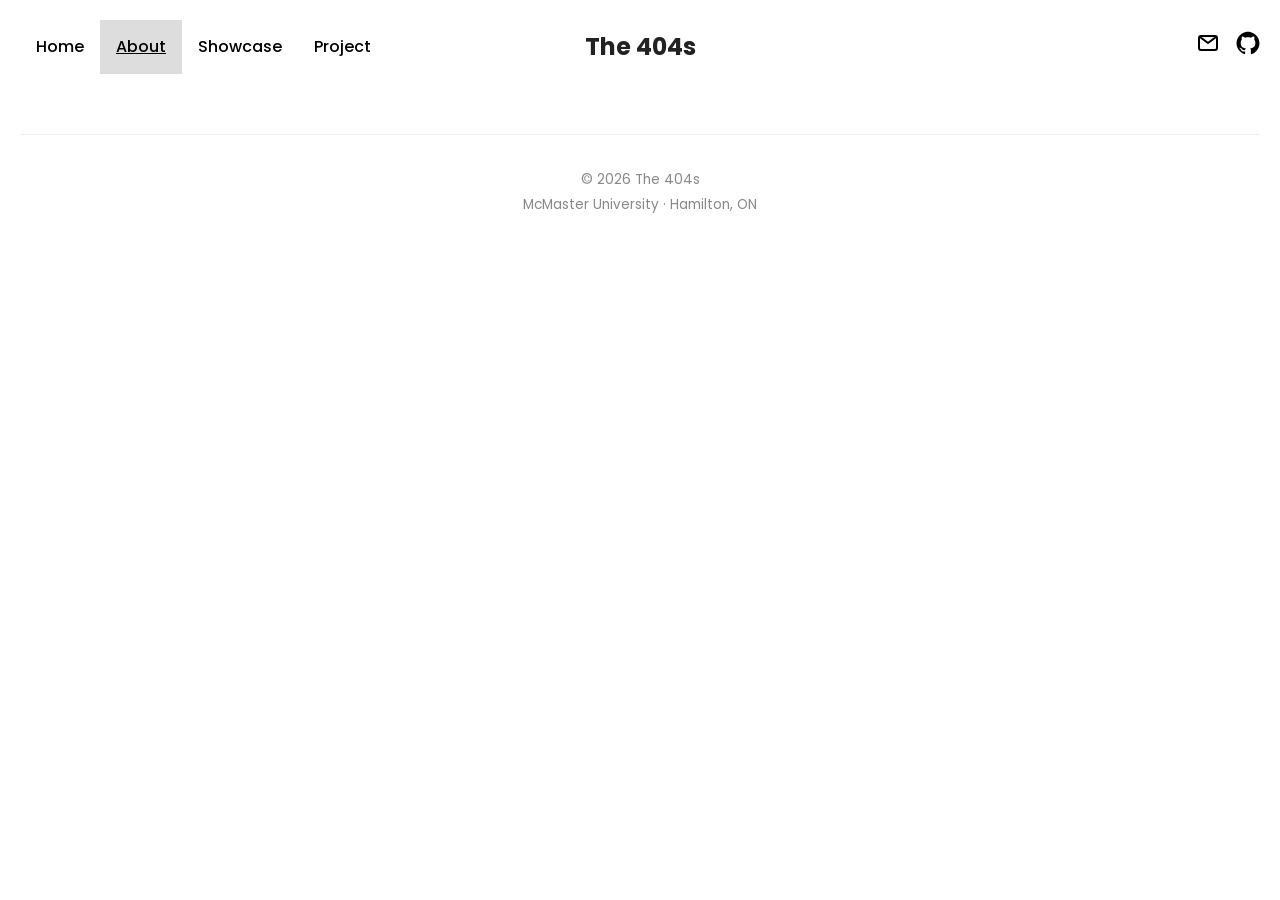
==== about.html @ 1700bd37 "simple, plain web design" ====
<!DOCTYPE html>
<html>

<head>
    <meta charset="utf-8">
    <title>About | The 404s</title>
    <link rel="stylesheet" href="css/styles.css">
    <meta name="viewport" content="width=device-width">
</head>

<body>
    <header class="header">
        <nav class="nav-left">
            <a href="index.html">Home</a>
            <a class="active" href="about.html">About</a>
            <a href="showcase.html">Showcase</a>
            <a href="project.html">Project</a>
        </nav>

        <h2 class="title">The 404s</h2>

        <div class="social-links">
            <a href="mailto:hello@the404s.dev">
                <img src="images/email.svg" alt="Email" width="24" height="24">
            </a>
            <a href="https://github.com/the404s" target="_blank">
                <img src="images/github.svg" alt="GitHub" width="24" height="24">
            </a>
        </div>
    </header>
    <footer>
        <p>© 2026 The 404s</p>
        <p>McMaster University · Hamilton, ON</p>
    </footer>
</body>
---- css/styles.css ----
@import url('https://fonts.googleapis.com/css?family=Poppins:400;500;600;700');

body {
    font-family: 'Poppins', sans-serif;
    margin: 20px;
    background-color: white;
    color: #222;
    line-height: 1.6;
}

a {
    color: inherit;
    text-decoration: none;
}

.header {
    position: relative;
    display: flex;
    justify-content: space-between;
    align-items: center;
    margin-bottom: 20px;
}

.nav-left {
    display: flex;
    font-weight: 500;
}

.nav-left a {
    display: block;
    color: black;
    padding: 14px 16px;
    text-decoration: none;
}

.nav-left a:hover {
    background-color: #ddd;
}

.nav-left a.active {
    text-decoration: underline;
    background-color: #ddd;
}

.title {
    position: absolute;
    left: 50%;
    transform: translateX(-50%);
    font-size: 24px;
    font-weight: bold;
    margin: 0;
}

.social-links {
    display: flex;
    align-items: center;
}

.social-links a {
    margin-left: 16px;
}

.social-links a img {
    width: 24px;
    height: 24px;
}

h2 {
    text-align: center;
}

h3 {
    text-align: center;
    font-weight: lighter;
    margin-top: 45px;
    margin-bottom: 45px;
}

h4 {
    text-align: center;
    font-weight: bold;
    margin-bottom: 10px;
}

.card {
    border: 1px solid #ddd;
    padding: 20px;
    max-width: 600px;
    margin: 20px auto;
    border-radius: 5px;
    background-color: #f9f9f9;
}

.card h4 {
    margin-top: 0;
    margin-bottom: 8px;
}

.card p {
    margin: 8px 0;
    color: #444;
    font-size: 0.95rem;
}

.card-meta {
    color: #888;
    font-size: 0.85rem;
    margin-bottom: 12px;
}

.card-section {
    margin-top: 16px;
}

.card-section h5 {
    font-size: 0.9rem;
    font-weight: 600;
    margin-bottom: 6px;
}

.card-tags {
    display: flex;
    flex-wrap: wrap;
    gap: 8px;
    margin-top: 12px;
}

.tag {
    padding: 4px 10px;
    background: #eee;
    border-radius: 4px;
    font-size: 0.75rem;
    color: #555;
}

.card-link {
    display: inline-block;
    margin-top: 16px;
    padding: 10px 20px;
    background: #222;
    color: #fff;
    border-radius: 4px;
    font-size: 0.9rem;
}

.card-link:hover {
    background: #444;
}

.grid-2 {
    display: grid;
    grid-template-columns: repeat(2, 1fr);
    gap: 16px;
    max-width: 800px;
    margin: 20px auto;
}

.grid-3 {
    display: grid;
    grid-template-columns: repeat(3, 1fr);
    gap: 16px;
    max-width: 900px;
    margin: 20px auto;
}

.grid-2 .card,
.grid-3 .card {
    margin: 0;
    max-width: none;
}

.simple-list {
    list-style: none;
    padding: 0;
    margin: 0;
}

.simple-list li {
    padding: 8px 0;
    border-bottom: 1px solid #eee;
    font-size: 0.9rem;
    color: #555;
}

.simple-list li:last-child {
    border-bottom: none;
}

.section-label {
    text-align: center;
    font-size: 0.8rem;
    font-weight: 600;
    color: #888;
    text-transform: uppercase;
    letter-spacing: 1px;
    margin-top: 40px;
    margin-bottom: 10px;
}

.btn {
    display: inline-block;
    padding: 12px 24px;
    background: #222;
    color: #fff;
    border-radius: 4px;
    font-size: 0.9rem;
}

.btn:hover {
    background: #444;
}

.btn-outline {
    background: transparent;
    color: #222;
    border: 1px solid #ddd;
}

.btn-outline:hover {
    background: #f5f5f5;
}

.buttons {
    display: flex;
    gap: 12px;
    justify-content: center;
    margin-top: 20px;
}

footer {
    border-top: 1px solid #eee;
    margin-top: 60px;
    padding: 30px 20px;
    text-align: center;
}

footer p {
    font-size: 0.85rem;
    color: #888;
    margin: 4px 0;
}

@media (max-width: 768px) {
    .grid-2,
    .grid-3 {
        grid-template-columns: 1fr;
    }

    .card {
        width: 100%;
        max-width: none;
    }
}

@media (max-width: 600px) {
    .header {
        flex-direction: column;
        align-items: flex-start;
    }

    .nav-left {
        display: flex;
        flex-direction: column;
        align-items: flex-start;
        width: 100%;
        gap: 5px;
    }

    .nav-left a {
        padding: 10px 16px;
        font-size: 1rem;
        border-radius: 4px;
    }

    .title {
        position: static;
        transform: none;
        margin: 20px 0;
    }

    .social-links {
        margin-top: 10px;
    }

    h3 {
        text-align: left;
        font-size: 1rem;
    }

    .buttons {
        flex-direction: column;
    }

    .btn {
        width: 100%;
        text-align: center;
    }
}
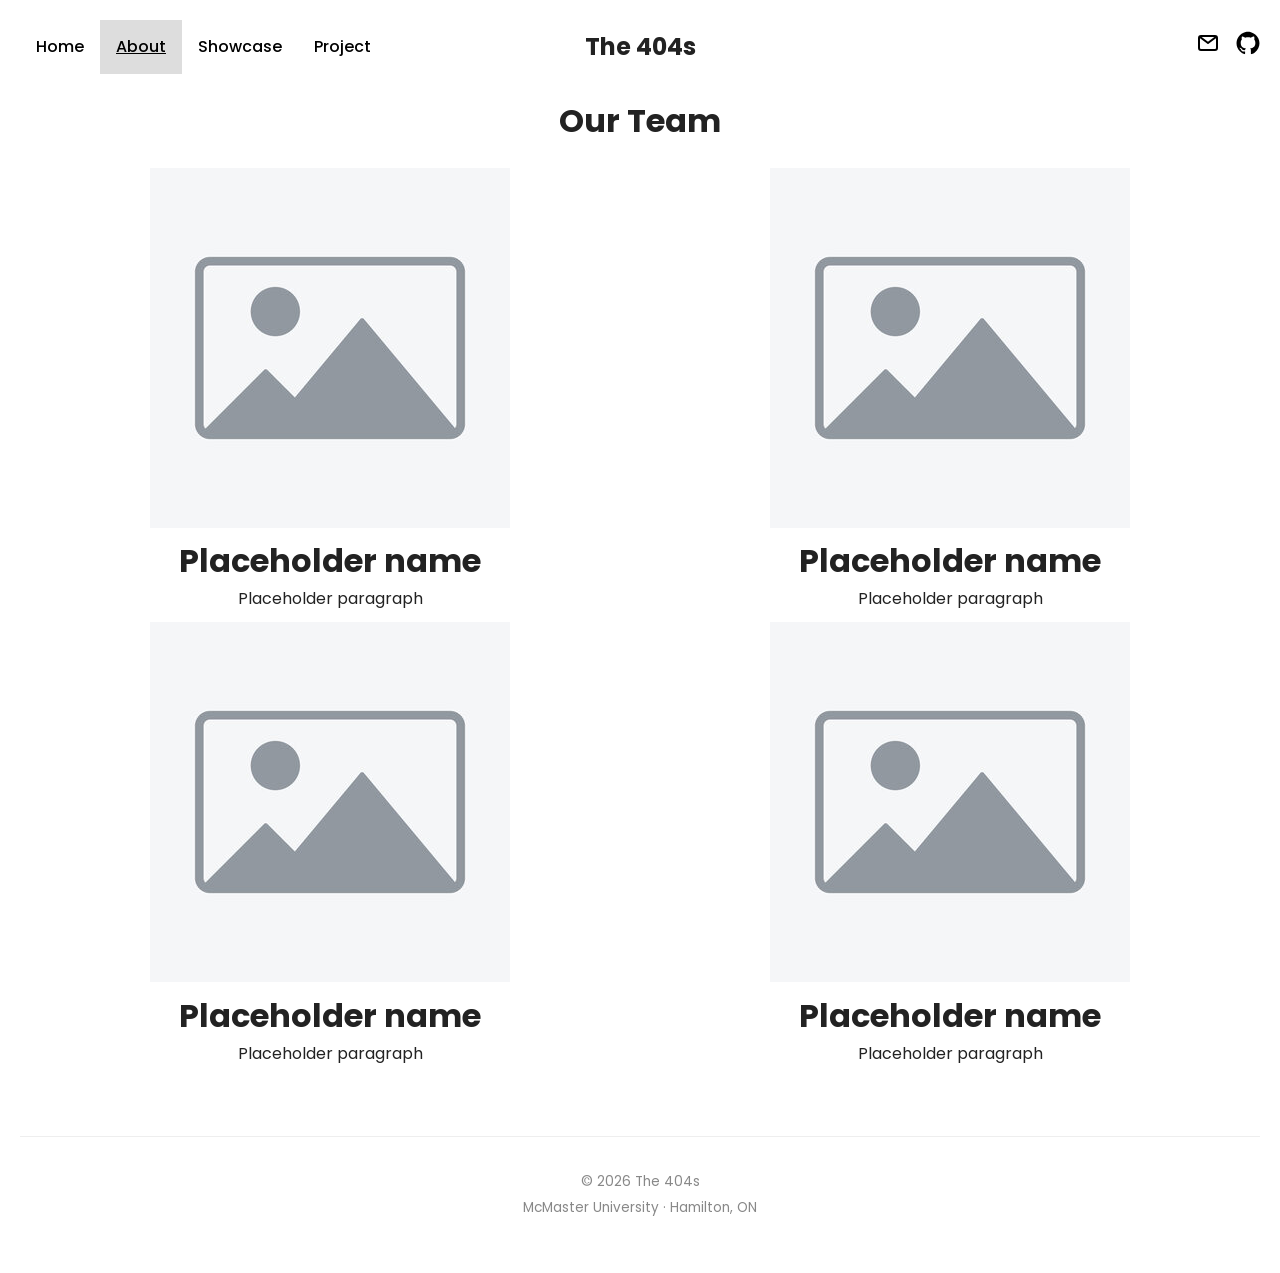
==== commit 0ff4cadb: "update about.html" ====
--- a/about.html
+++ b/about.html
@@ -28,6 +28,36 @@
             </a>
         </div>
     </header>
+
+    <div id = "content">
+        <h1>Our Team</h1>
+        <div id = "team">
+            <div class = "person">
+                <img src = "images/placeholder.jpg">
+                <h1>Placeholder name</h1>
+                <p>Placeholder paragraph</p>
+            </div>
+
+            <div class = "person">
+                <img src = "images/placeholder.jpg">
+                <h1>Placeholder name</h1>
+                <p>Placeholder paragraph</p>
+            </div>
+
+            <div class = "person">
+                <img src = "images/placeholder.jpg">
+                <h1>Placeholder name</h1>
+                <p>Placeholder paragraph</p>
+            </div>
+
+            <div class = "person">
+                <img src = "images/placeholder.jpg">
+                <h1>Placeholder name</h1>
+                <p>Placeholder paragraph</p>
+            </div>
+        </div>
+    </div>
+
     <footer>
         <p>© 2026 The 404s</p>
         <p>McMaster University · Hamilton, ON</p>
--- a/css/styles.css
+++ b/css/styles.css
@@ -8,7 +8,15 @@
     line-height: 1.6;
 }
 
-a {
+a{
+    color: inherit;
+}
+
+a:hover{
+    color:purple;
+}
+
+.header a {
     color: inherit;
     text-decoration: none;
 }
@@ -147,28 +155,6 @@
     background: #444;
 }
 
-.grid-2 {
-    display: grid;
-    grid-template-columns: repeat(2, 1fr);
-    gap: 16px;
-    max-width: 800px;
-    margin: 20px auto;
-}
-
-.grid-3 {
-    display: grid;
-    grid-template-columns: repeat(3, 1fr);
-    gap: 16px;
-    max-width: 900px;
-    margin: 20px auto;
-}
-
-.grid-2 .card,
-.grid-3 .card {
-    margin: 0;
-    max-width: none;
-}
-
 .simple-list {
     list-style: none;
     padding: 0;
@@ -227,6 +213,32 @@
     margin-top: 20px;
 }
 
+#content{
+    text-align: center;
+}
+
+#content #team{
+    display:flex;
+    flex-direction: row;
+    flex-wrap: wrap;
+    justify-content: space-between;
+    align-items: center;
+}
+
+#content .person{
+    width:50%;
+    text-align: center;
+    margin-bottom: 10px;
+}
+
+.person h1{
+    margin: 0px;
+}
+
+.person p{
+    margin:0px;
+}
+
 footer {
     border-top: 1px solid #eee;
     margin-top: 60px;
@@ -240,19 +252,7 @@
     margin: 4px 0;
 }
 
-@media (max-width: 768px) {
-    .grid-2,
-    .grid-3 {
-        grid-template-columns: 1fr;
-    }
-
-    .card {
-        width: 100%;
-        max-width: none;
-    }
-}
-
-@media (max-width: 600px) {
+@media (max-width: 900px) {
     .header {
         flex-direction: column;
         align-items: flex-start;
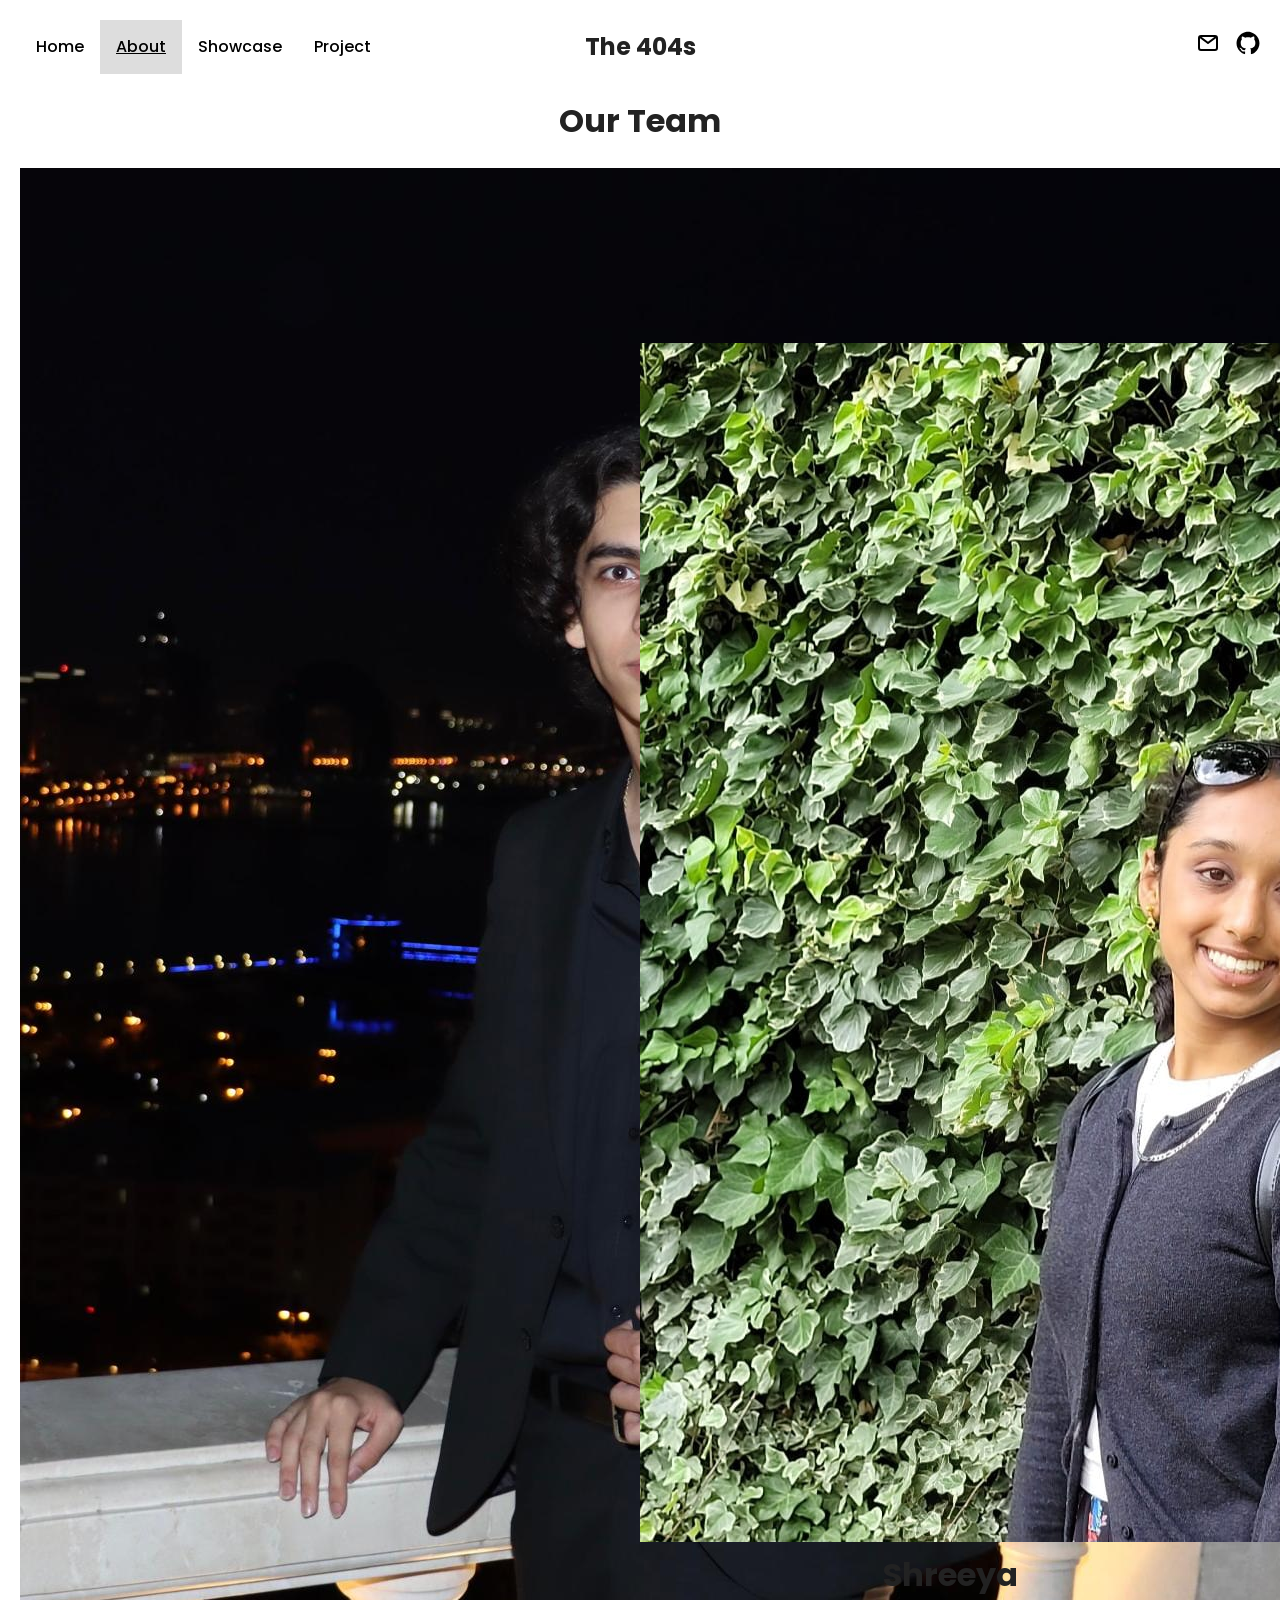
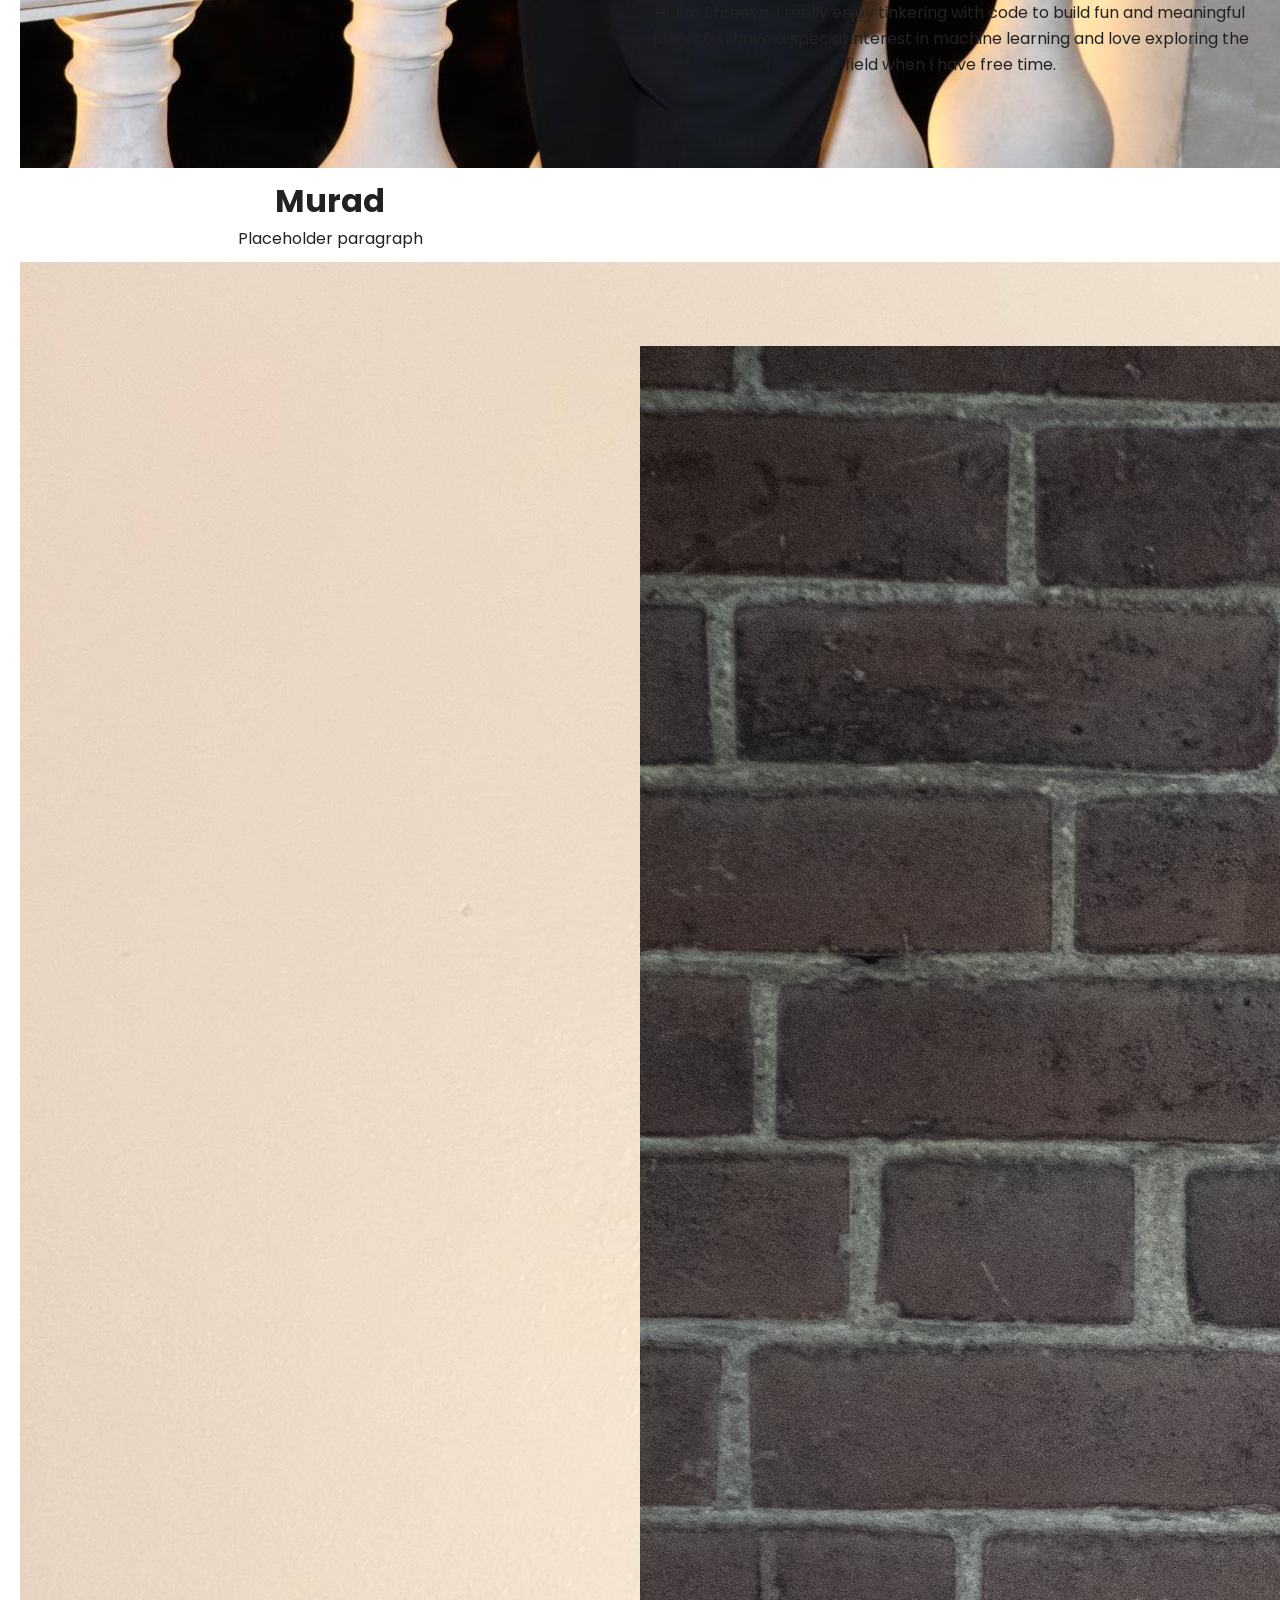
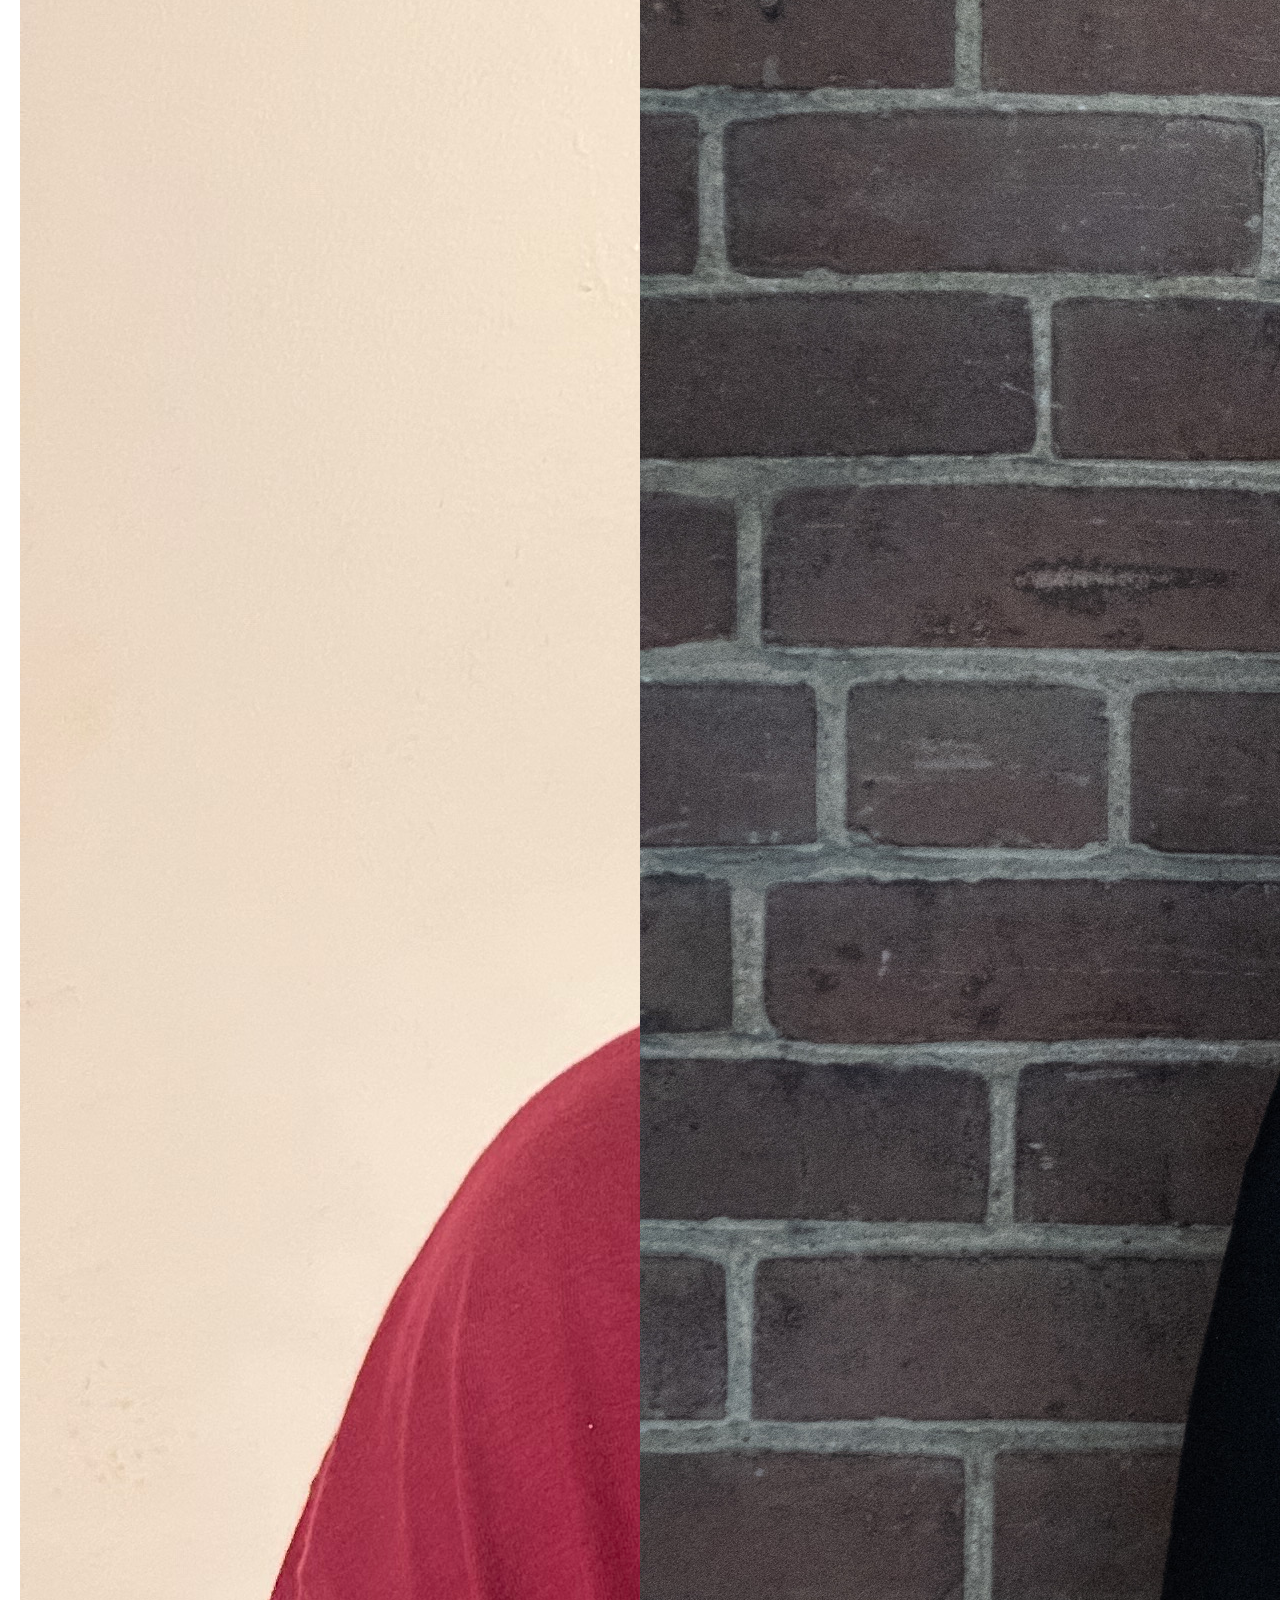
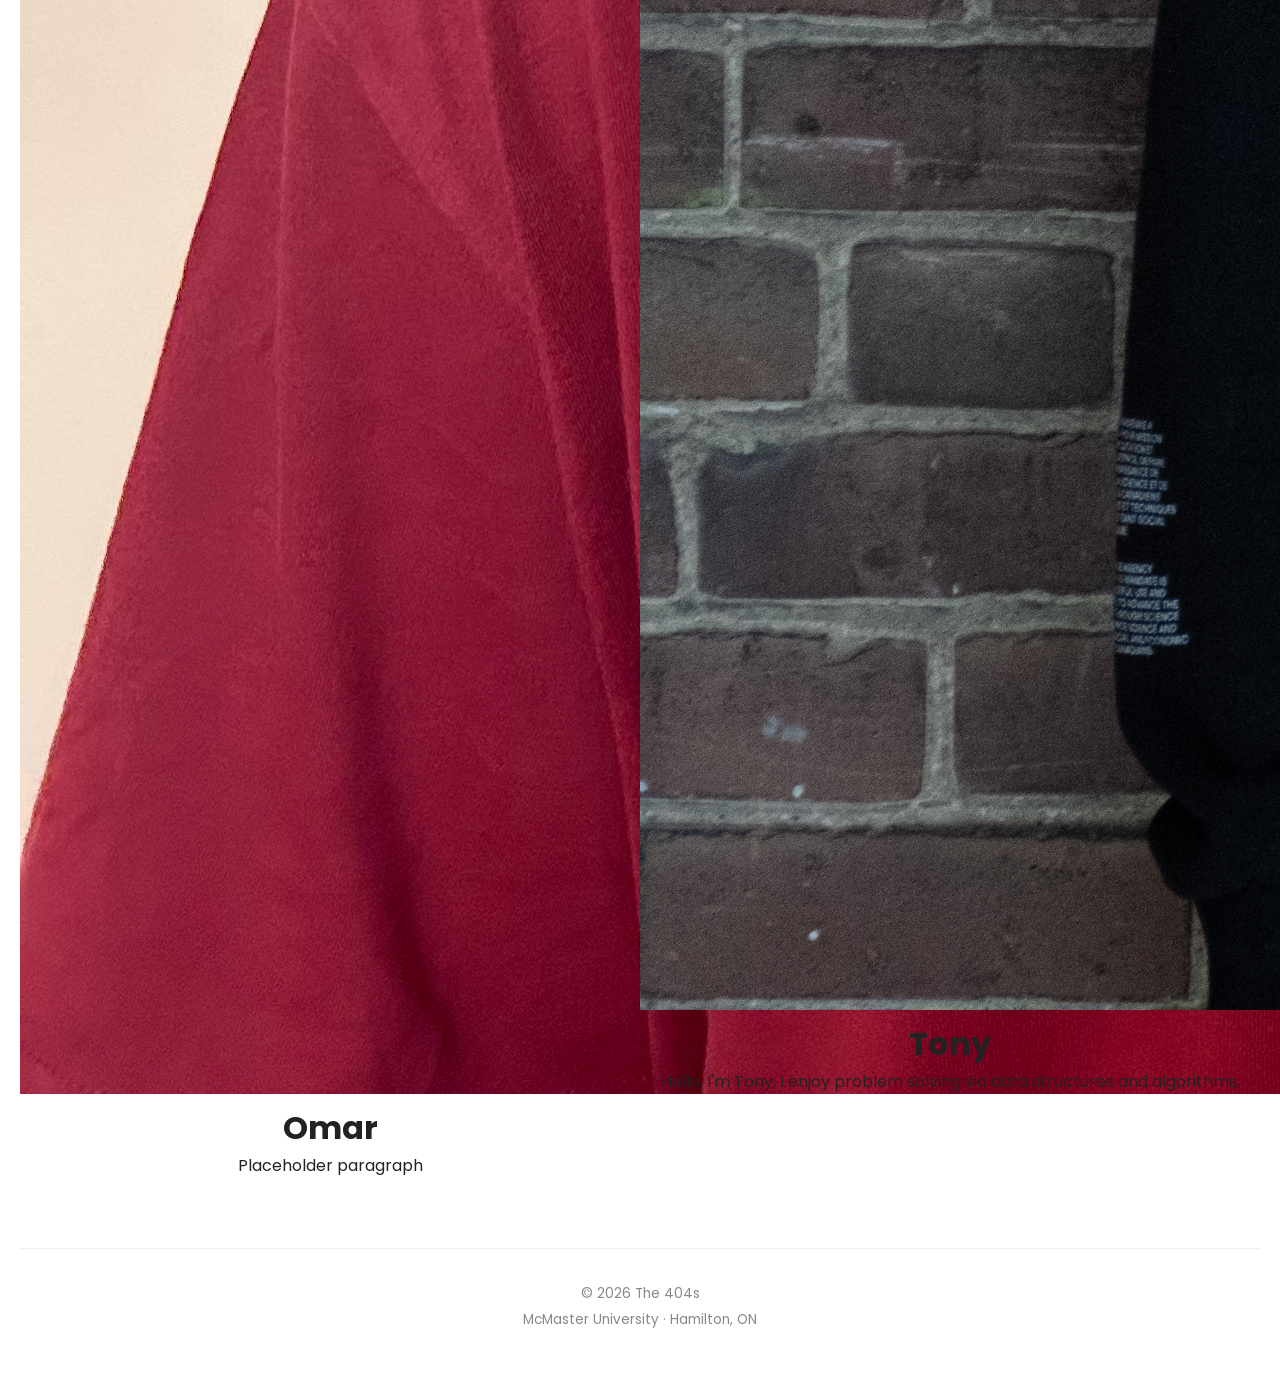
==== commit 8dce970f: "added Shreeya and Tony" ====
--- a/about.html
+++ b/about.html
@@ -33,27 +33,34 @@
         <h1>Our Team</h1>
         <div id = "team">
             <div class = "person">
-                <img src = "images/placeholder.jpg">
-                <h1>Placeholder name</h1>
+                <img src = "images/Murad.jpeg">
+                <h1>Murad</h1>
                 <p>Placeholder paragraph</p>
             </div>
 
             <div class = "person">
-                <img src = "images/placeholder.jpg">
-                <h1>Placeholder name</h1>
+                <img src = "images/Shreeya.jpeg">
+                <h1>Shreeya</h1>
+                <p>
+                    Hi, I’m Shreeya. 
+                    I really enjoy tinkering with code to build fun and meaningful projects. 
+                    I have a special interest in machine learning and love exploring the field when I have free time.
+                </p>
+            </div>
+
+            <div class = "person">
+                <img src = "images/Omar.jpg">
+                <h1>Omar</h1>
                 <p>Placeholder paragraph</p>
             </div>
 
             <div class = "person">
-                <img src = "images/placeholder.jpg">
-                <h1>Placeholder name</h1>
-                <p>Placeholder paragraph</p>
-            </div>
-
-            <div class = "person">
-                <img src = "images/placeholder.jpg">
-                <h1>Placeholder name</h1>
-                <p>Placeholder paragraph</p>
+                <img src = "images/Tony.JPEG">
+                <h1>Tony</h1>
+                <p>
+                    Hello, I'm Tony.
+                    I enjoy problem solving via data structures and algorithms.
+                </p>
             </div>
         </div>
     </div>
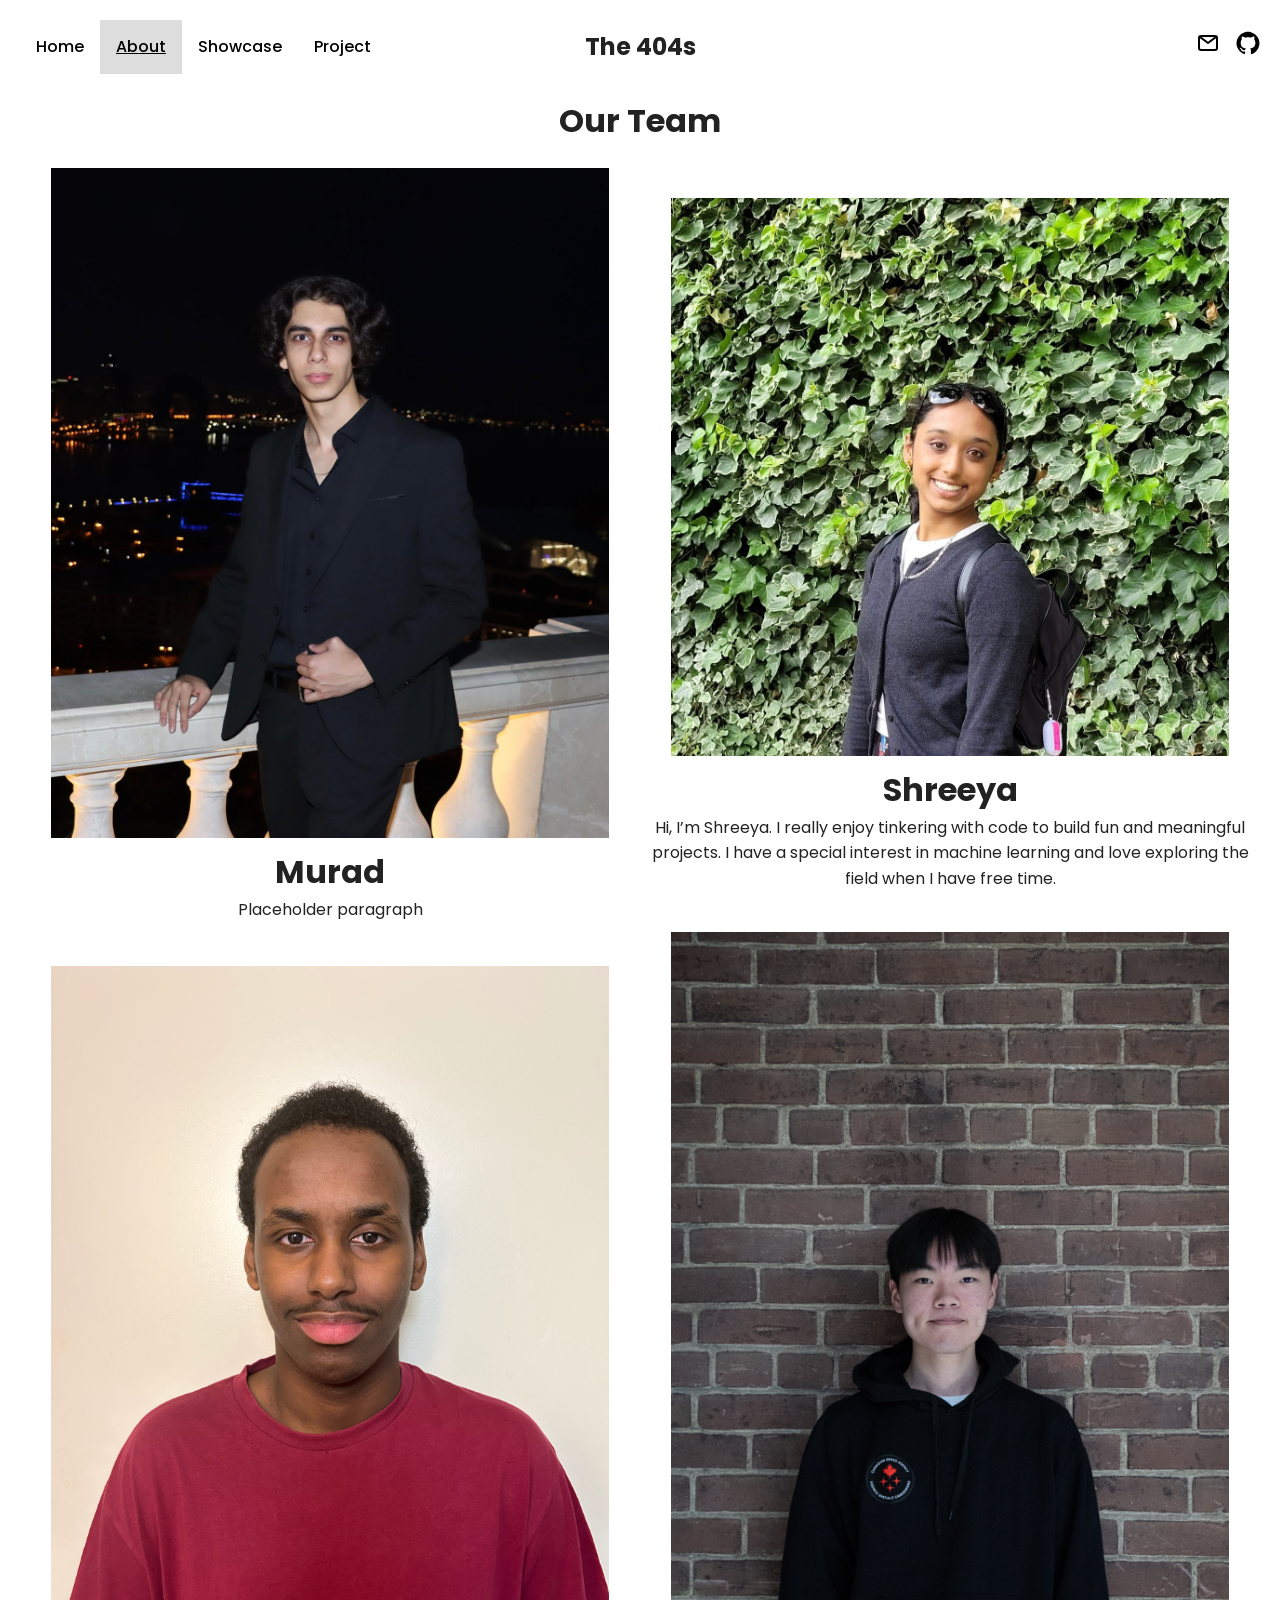
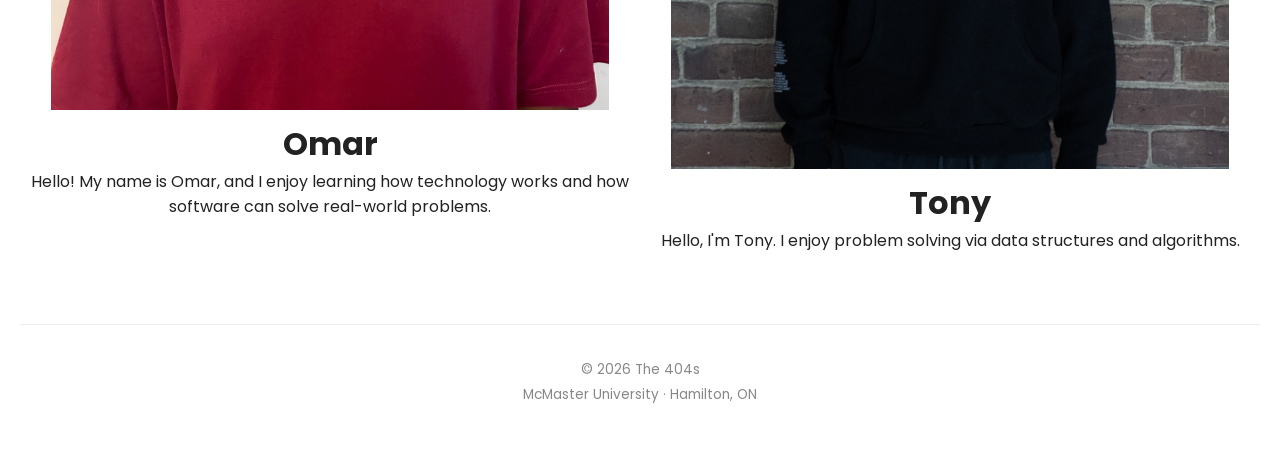
==== commit 6a72c16f: "Update Omar's introduction paragraph in about.html" ====
--- a/about.html
+++ b/about.html
@@ -51,7 +51,7 @@
             <div class = "person">
                 <img src = "images/Omar.jpg">
                 <h1>Omar</h1>
-                <p>Placeholder paragraph</p>
+                <p>Hello! My name is Omar, and I enjoy learning how technology works and how software can solve real-world problems.</p>
             </div>
 
             <div class = "person">
@@ -69,4 +69,4 @@
         <p>© 2026 The 404s</p>
         <p>McMaster University · Hamilton, ON</p>
     </footer>
-</body>+</body>
--- a/css/styles.css
+++ b/css/styles.css
@@ -225,6 +225,10 @@
     align-items: center;
 }
 
+#team img{
+    width: 90%;
+}
+
 #content .person{
     width:50%;
     text-align: center;
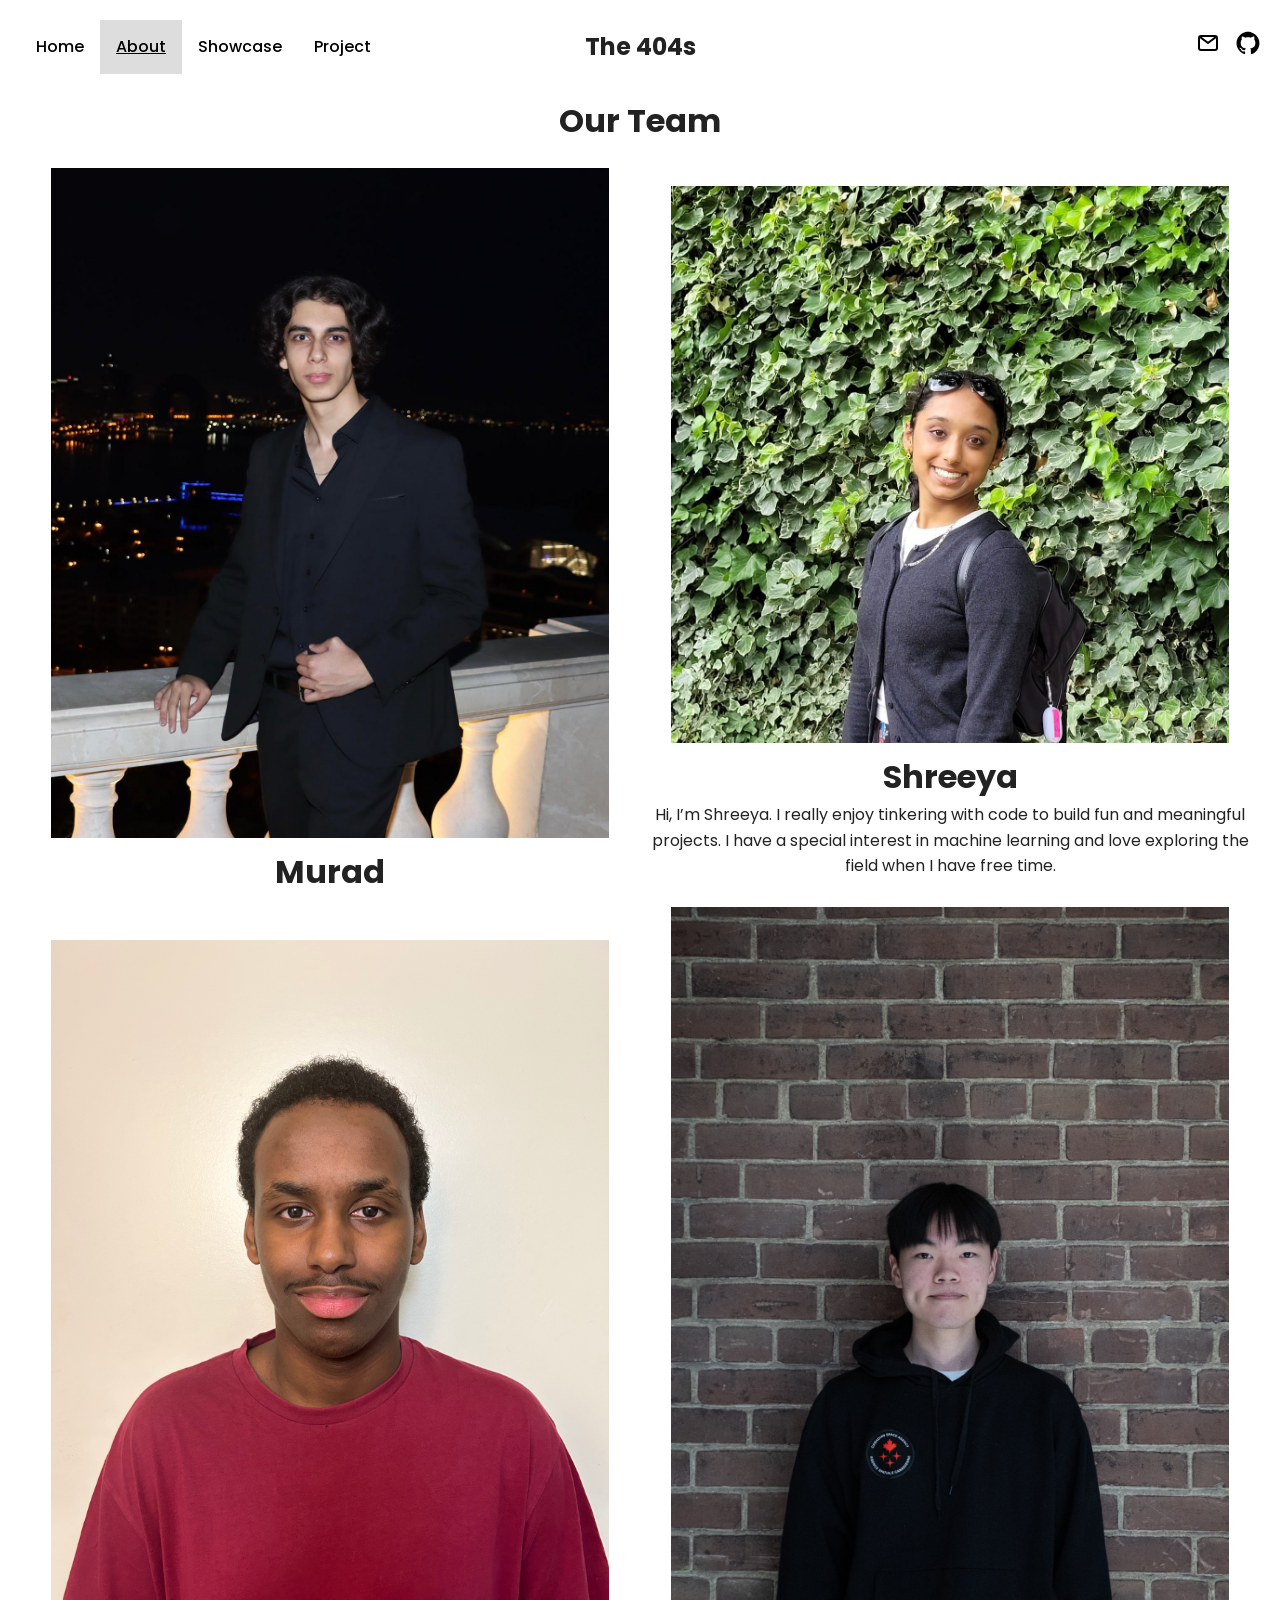
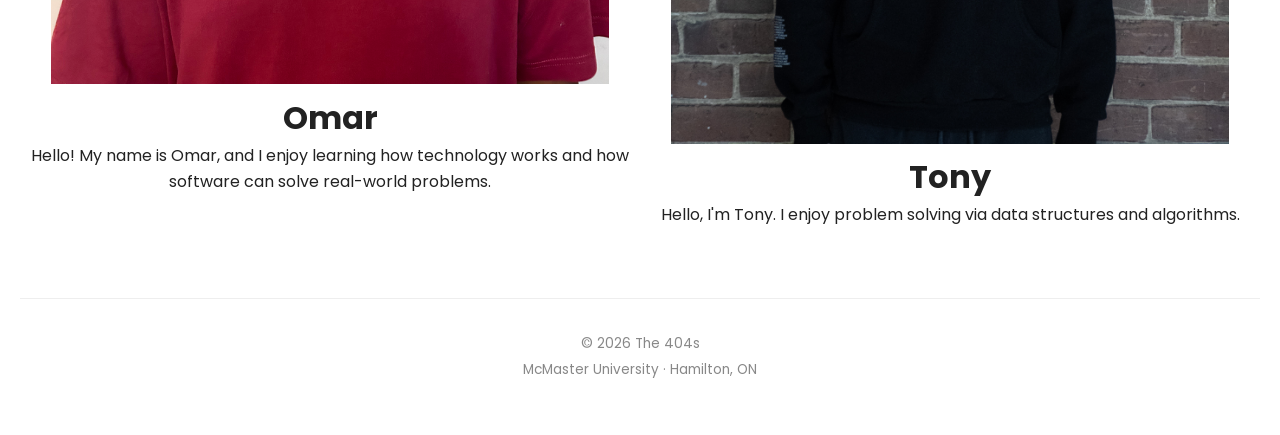
==== commit effc6b1a: "update blurb" ====
--- a/about.html
+++ b/about.html
@@ -35,7 +35,8 @@
             <div class = "person">
                 <img src = "images/Murad.jpeg">
                 <h1>Murad</h1>
-                <p>Placeholder paragraph</p>
+                <p>
+                </p>
             </div>
 
             <div class = "person">
@@ -51,7 +52,9 @@
             <div class = "person">
                 <img src = "images/Omar.jpg">
                 <h1>Omar</h1>
-                <p>Hello! My name is Omar, and I enjoy learning how technology works and how software can solve real-world problems.</p>
+                <p>
+                    Hello! My name is Omar, and I enjoy learning how technology works and how software can solve real-world problems.
+                </p>
             </div>
 
             <div class = "person">
@@ -69,4 +72,4 @@
         <p>© 2026 The 404s</p>
         <p>McMaster University · Hamilton, ON</p>
     </footer>
-</body>
+</body>
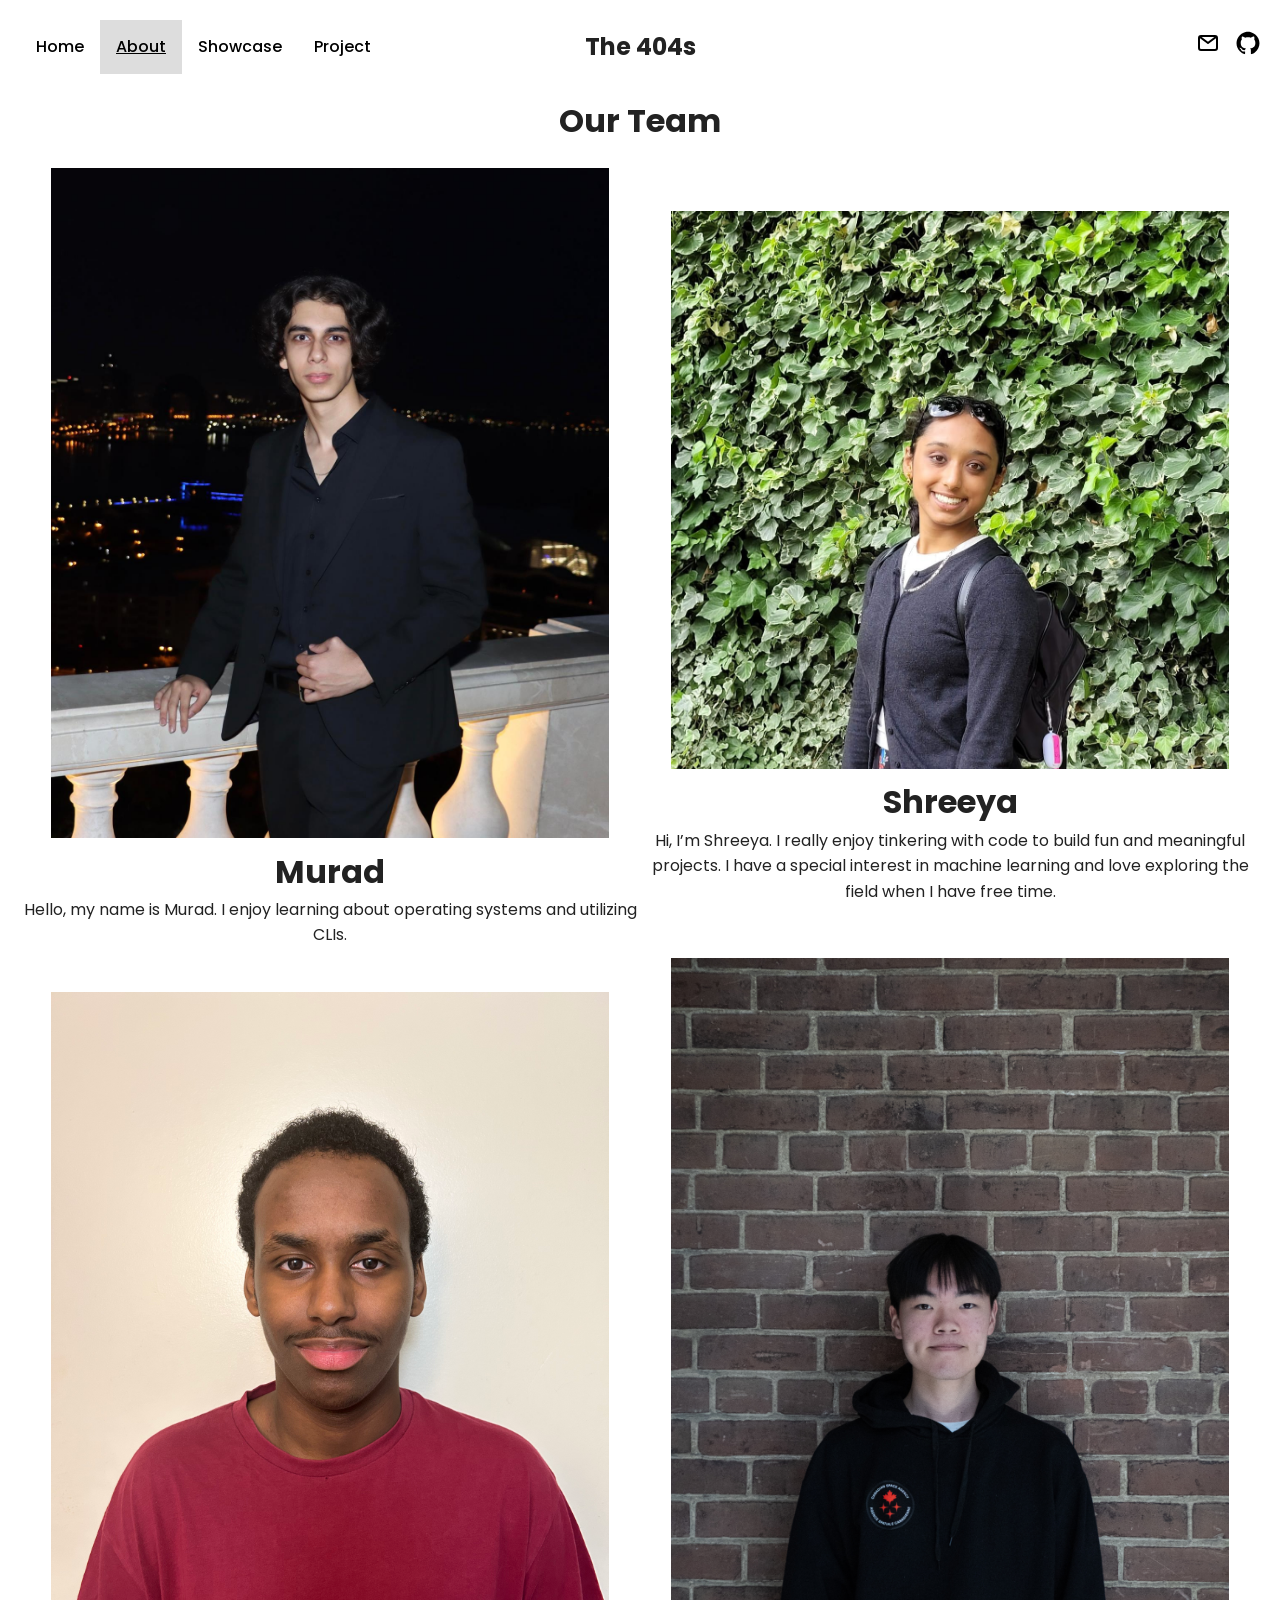
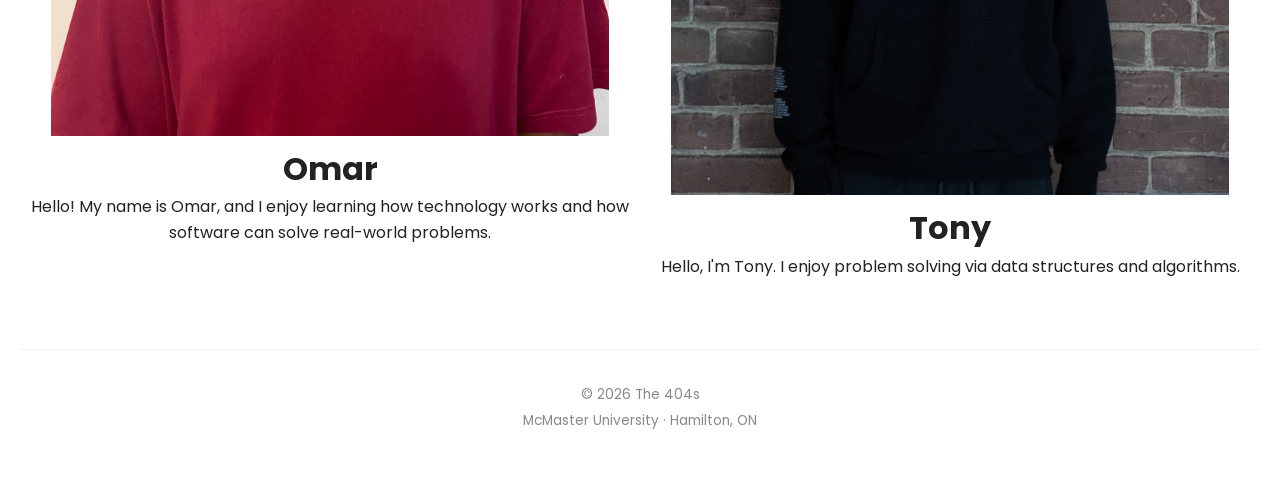
==== commit d59d67ff: "added Murad about me" ====
--- a/about.html
+++ b/about.html
@@ -36,6 +36,7 @@
                 <img src = "images/Murad.jpeg">
                 <h1>Murad</h1>
                 <p>
+                    Hello, my name is Murad. I enjoy learning about operating systems and utilizing CLIs.
                 </p>
             </div>
 
@@ -52,9 +53,7 @@
             <div class = "person">
                 <img src = "images/Omar.jpg">
                 <h1>Omar</h1>
-                <p>
-                    Hello! My name is Omar, and I enjoy learning how technology works and how software can solve real-world problems.
-                </p>
+                <p>Hello! My name is Omar, and I enjoy learning how technology works and how software can solve real-world problems.</p>
             </div>
 
             <div class = "person">
@@ -72,4 +71,4 @@
         <p>© 2026 The 404s</p>
         <p>McMaster University · Hamilton, ON</p>
     </footer>
-</body>+</body>
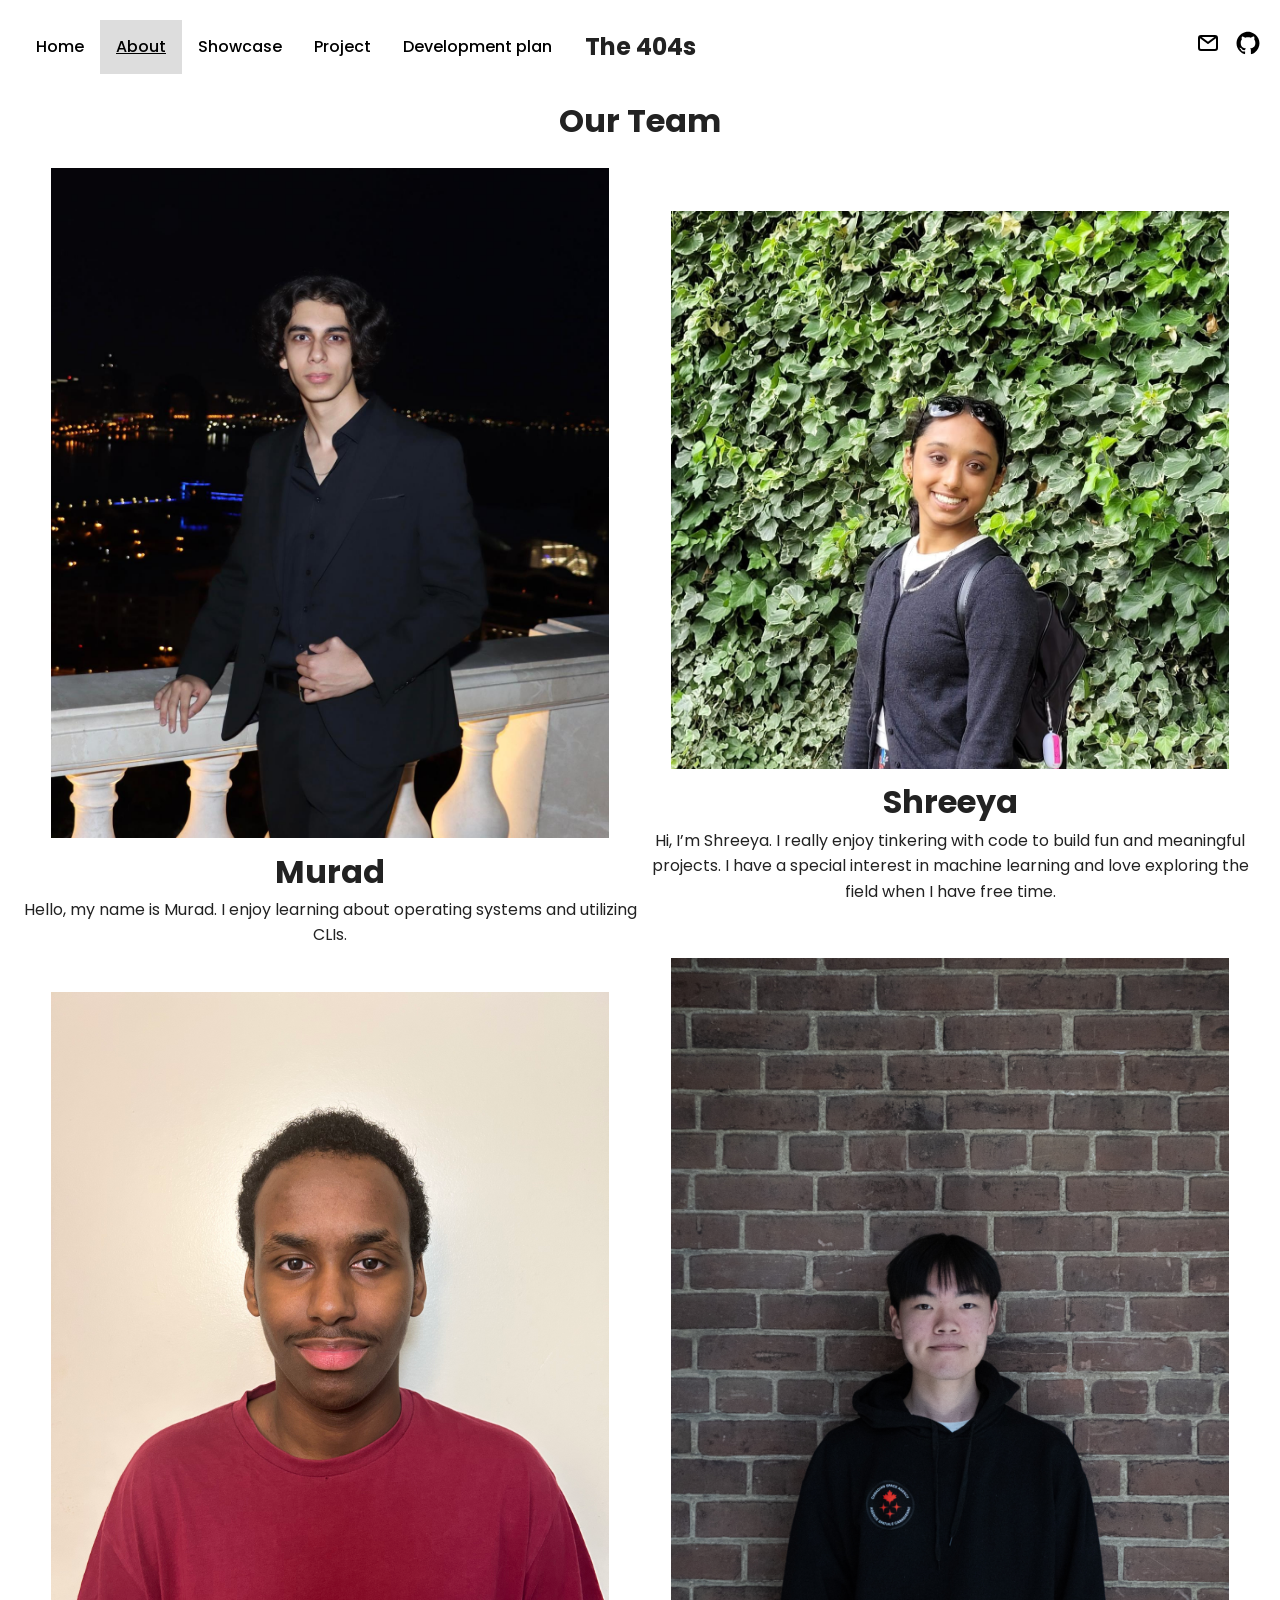
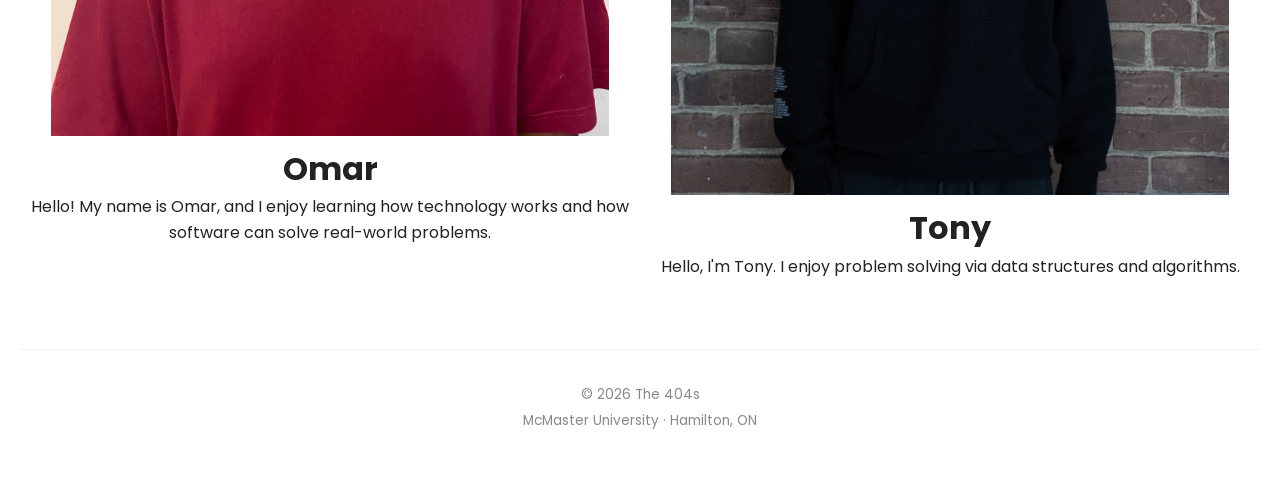
==== commit e1adb346: "added development plan link to headers" ====
--- a/about.html
+++ b/about.html
@@ -15,6 +15,7 @@
             <a class="active" href="about.html">About</a>
             <a href="showcase.html">Showcase</a>
             <a href="project.html">Project</a>
+            <a href="DevelopmentPlan.html">Development plan</a>
         </nav>
 
         <h2 class="title">The 404s</h2>
